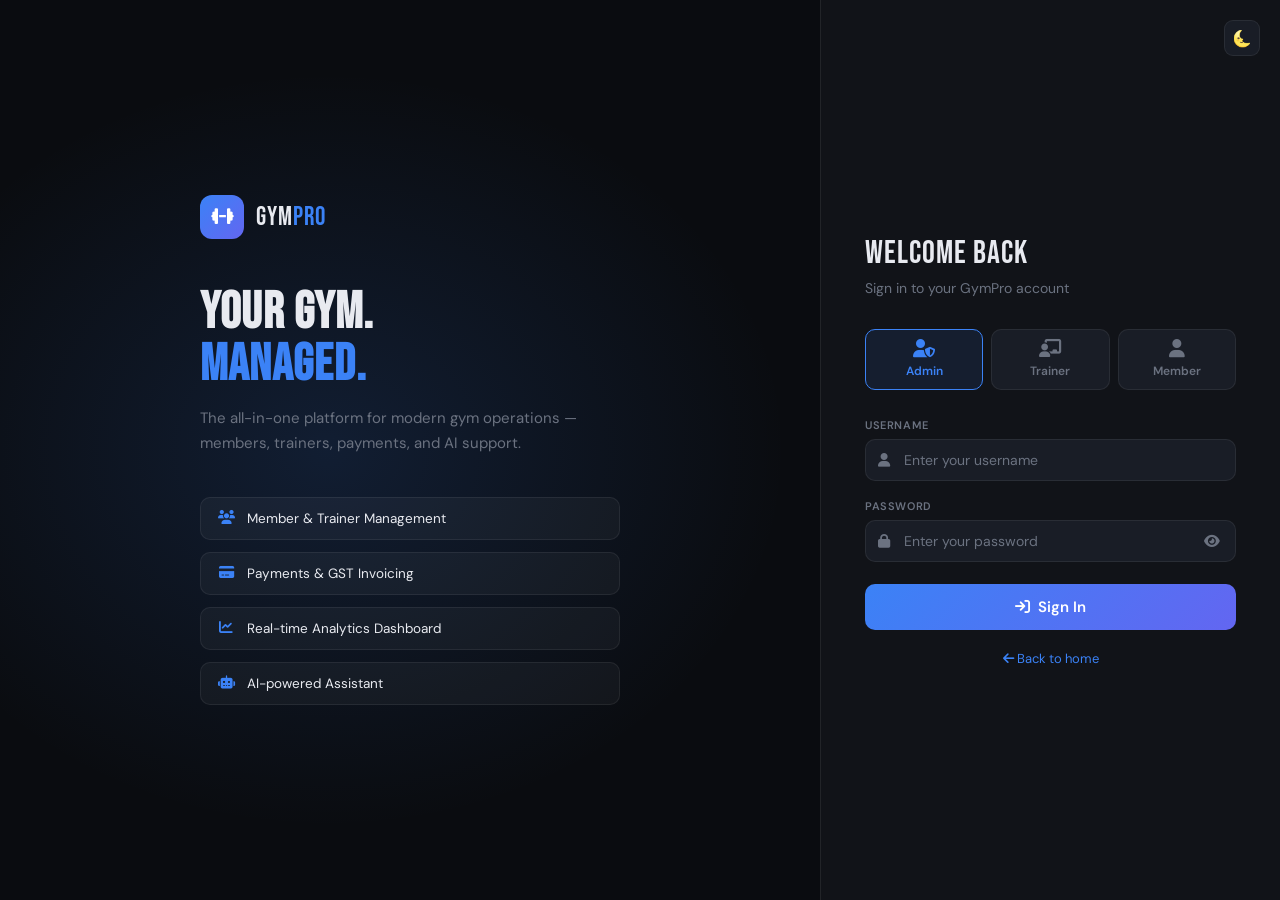
==== frontend/chatbot.html @ 2494a4b2 "Initial commit - ready for Render" ====
<!DOCTYPE html>
<html lang="en" data-theme="dark">
<head>
  <meta charset="UTF-8"><meta name="viewport" content="width=device-width, initial-scale=1.0">
  <title>GymPro — AI Assistant</title>
  <link rel="preconnect" href="https://fonts.googleapis.com">
  <link href="https://fonts.googleapis.com/css2?family=Bebas+Neue&family=DM+Sans:wght@300;400;500;600&family=DM+Mono:wght@400;500&display=swap" rel="stylesheet">
  <link rel="stylesheet" href="https://cdnjs.cloudflare.com/ajax/libs/font-awesome/6.4.0/css/all.min.css">
  <style>
    *,*::before,*::after{box-sizing:border-box;margin:0;padding:0}
    :root{--bg:#0a0c10;--surface:#111318;--surface2:#191d26;--border:rgba(255,255,255,0.07);--text:#e8eaf0;--muted:#6b7280;--accent:#3b82f6;--accent2:#6366f1;--green:#22c55e;--red:#ef4444;--yellow:#eab308;--radius:14px;--sidebar-w:240px;--font-body:'DM Sans',sans-serif;--font-head:'Bebas Neue',sans-serif;--font-mono:'DM Mono',monospace;}
    [data-theme="light"]{--bg:#f0f2f7;--surface:#fff;--surface2:#f8fafc;--border:rgba(0,0,0,0.08);--text:#1a1f2e;--muted:#94a3b8;}
    html,body{height:100%;}body{font-family:var(--font-body);background:var(--bg);color:var(--text);display:flex;overflow:hidden;}a{text-decoration:none;color:inherit;}
    ::-webkit-scrollbar{width:5px;}::-webkit-scrollbar-track{background:transparent;}::-webkit-scrollbar-thumb{background:var(--border);border-radius:99px;}
    .sidebar{width:var(--sidebar-w);min-height:100vh;background:var(--surface);border-right:1px solid var(--border);display:flex;flex-direction:column;padding:28px 0 24px;position:fixed;top:0;left:0;bottom:0;z-index:100;}
    .sidebar-logo{display:flex;align-items:center;gap:10px;padding:0 20px 28px;border-bottom:1px solid var(--border);}
    .logo-icon{width:38px;height:38px;background:linear-gradient(135deg,var(--accent),var(--accent2));border-radius:10px;display:grid;place-items:center;font-size:16px;color:#fff;flex-shrink:0;}
    .logo-text{font-family:var(--font-head);font-size:22px;letter-spacing:1px;}.logo-text span{color:var(--accent);}
    .sidebar-section{padding:20px 12px 8px;}.sidebar-label{font-size:10px;font-weight:600;letter-spacing:1.5px;text-transform:uppercase;color:var(--muted);padding:0 10px;margin-bottom:6px;}
    .sidebar a{display:flex;align-items:center;gap:12px;padding:11px 14px;border-radius:10px;color:var(--muted);font-size:14px;font-weight:500;transition:all .18s;position:relative;}
    .sidebar a:hover{background:var(--surface2);color:var(--text);}.sidebar a.active{background:rgba(59,130,246,.12);color:var(--accent);}
    .sidebar a.active::before{content:'';position:absolute;left:0;top:25%;bottom:25%;width:3px;background:var(--accent);border-radius:0 3px 3px 0;}
    .sidebar a i{width:18px;text-align:center;font-size:15px;}
    .sidebar-footer{margin-top:auto;padding:16px 16px 0;border-top:1px solid var(--border);}
    .user-card{display:flex;align-items:center;gap:10px;padding:12px;background:var(--surface2);border-radius:10px;}
    .user-avatar{width:36px;height:36px;background:linear-gradient(135deg,var(--accent),var(--accent2));border-radius:50%;display:grid;place-items:center;font-size:14px;color:#fff;font-weight:700;flex-shrink:0;}
    .user-name{font-size:13px;font-weight:600;}.user-role{font-size:11px;color:var(--muted);}
    .logout-btn{display:flex;align-items:center;gap:6px;background:none;border:none;color:var(--red);font-size:12px;font-weight:500;cursor:pointer;padding:8px 12px;border-radius:8px;width:100%;margin-top:6px;font-family:var(--font-body);}
    .logout-btn:hover{background:rgba(239,68,68,.1);}

    /* CHAT LAYOUT */
    .main{margin-left:var(--sidebar-w);flex:1;height:100vh;display:flex;flex-direction:column;overflow:hidden;}
    .chat-header{padding:20px 32px;border-bottom:1px solid var(--border);display:flex;align-items:center;justify-content:space-between;flex-shrink:0;background:var(--surface);}
    .chat-header-left{display:flex;align-items:center;gap:14px;}
    .bot-avatar{width:44px;height:44px;background:linear-gradient(135deg,var(--accent),var(--accent2));border-radius:12px;display:grid;place-items:center;font-size:18px;color:#fff;position:relative;}
    .bot-status{position:absolute;bottom:-2px;right:-2px;width:12px;height:12px;background:var(--green);border:2px solid var(--surface);border-radius:50%;}
    .chat-header-info h2{font-size:16px;font-weight:700;}
    .chat-header-info p{font-size:12.5px;color:var(--muted);}
    .header-actions{display:flex;gap:8px;}
    .icon-btn{width:36px;height:36px;background:var(--surface2);border:1px solid var(--border);border-radius:9px;display:grid;place-items:center;cursor:pointer;color:var(--muted);font-size:14px;transition:all .15s;}
    .icon-btn:hover{color:var(--text);border-color:var(--accent);}

    /* MESSAGES */
    .chat-messages{flex:1;overflow-y:auto;padding:24px 32px;display:flex;flex-direction:column;gap:16px;}
    .msg{display:flex;gap:12px;align-items:flex-end;animation:msgIn .25s ease both;}
    @keyframes msgIn{from{opacity:0;transform:translateY(8px)}to{opacity:1;transform:translateY(0)}}
    .msg.user{flex-direction:row-reverse;}
    .msg-avatar{width:32px;height:32px;border-radius:50%;display:grid;place-items:center;font-size:13px;font-weight:700;color:#fff;flex-shrink:0;}
    .msg.bot .msg-avatar{background:linear-gradient(135deg,var(--accent),var(--accent2));}
    .msg.user .msg-avatar{background:linear-gradient(135deg,var(--green),#16a34a);}
    .msg-bubble{max-width:72%;padding:12px 16px;border-radius:16px;font-size:14px;line-height:1.6;}
    .msg.bot .msg-bubble{background:var(--surface);border:1px solid var(--border);border-bottom-left-radius:4px;}
    .msg.user .msg-bubble{background:var(--accent);color:#fff;border-bottom-right-radius:4px;}
    .msg-time{font-size:11px;color:var(--muted);margin-top:4px;text-align:right;}
    .msg.bot .msg-time{text-align:left;}

    /* TYPING */
    .typing-indicator{display:flex;align-items:center;gap:4px;padding:14px 16px;}
    .typing-dot{width:7px;height:7px;background:var(--muted);border-radius:50%;animation:typingPulse 1.2s ease-in-out infinite;}
    .typing-dot:nth-child(2){animation-delay:.2s;}
    .typing-dot:nth-child(3){animation-delay:.4s;}
    @keyframes typingPulse{0%,80%,100%{transform:scale(1);opacity:.5;}40%{transform:scale(1.2);opacity:1;}}

    /* SUGGESTIONS */
    .suggestions{padding:0 32px 16px;display:flex;gap:8px;flex-wrap:wrap;flex-shrink:0;}
    .suggest-btn{padding:8px 14px;background:var(--surface);border:1px solid var(--border);border-radius:20px;color:var(--muted);font-size:12.5px;font-family:var(--font-body);cursor:pointer;transition:all .15s;display:flex;align-items:center;gap:6px;}
    .suggest-btn:hover{color:var(--text);border-color:var(--accent);background:rgba(59,130,246,.05);}
    .suggest-btn i{color:var(--accent);font-size:11px;}

    /* INPUT */
    .chat-input-area{padding:16px 32px 20px;border-top:1px solid var(--border);flex-shrink:0;background:var(--surface);}
    .input-wrap{display:flex;gap:10px;align-items:flex-end;background:var(--surface2);border:1px solid var(--border);border-radius:14px;padding:10px 14px;transition:border-color .15s;}
    .input-wrap:focus-within{border-color:var(--accent);}
    #chatInput{flex:1;background:none;border:none;outline:none;color:var(--text);font-size:14px;font-family:var(--font-body);resize:none;max-height:120px;line-height:1.5;}
    #chatInput::placeholder{color:var(--muted);}
    .send-btn{width:36px;height:36px;background:var(--accent);border:none;border-radius:9px;color:#fff;font-size:14px;cursor:pointer;display:grid;place-items:center;flex-shrink:0;transition:opacity .15s,transform .15s;}
    .send-btn:hover{opacity:.9;transform:scale(1.05);}
    .send-btn:disabled{opacity:.4;cursor:not-allowed;transform:none;}

    /* WELCOME */
    .welcome-screen{display:flex;flex-direction:column;align-items:center;justify-content:center;height:100%;gap:16px;text-align:center;padding:40px;}
    .welcome-icon{width:64px;height:64px;background:linear-gradient(135deg,var(--accent),var(--accent2));border-radius:18px;display:grid;place-items:center;font-size:26px;color:#fff;margin-bottom:8px;}
    .welcome-title{font-family:var(--font-head);font-size:32px;letter-spacing:1px;}
    .welcome-sub{color:var(--muted);font-size:14px;max-width:360px;line-height:1.6;}

    @media(max-width:860px){.sidebar{transform:translateX(-100%)}.main{margin-left:0;}.chat-messages{padding:16px;}.chat-input-area{padding:12px 16px 16px;}.suggestions{padding:0 16px 12px;}}
  </style>
</head>
<body>
  <aside class="sidebar">
    <div class="sidebar-logo"><div class="logo-icon"><i class="fas fa-dumbbell"></i></div><div class="logo-text">GYM<span>PRO</span></div></div>
    <div class="sidebar-section"><div class="sidebar-label">Main</div>
      <a href="dashboard.html"><i class="fas fa-chart-line"></i> Dashboard</a>
      <a href="members.html" data-role="admin,trainer"><i class="fas fa-users"></i> Members</a>
      <a href="trainers.html" data-role="admin,trainer"><i class="fas fa-person"></i> Trainers</a>
    </div>
    <div class="sidebar-section"><div class="sidebar-label">Finance</div>
      <a href="payments.html" data-role="admin,trainer"><i class="fas fa-credit-card"></i> Payments</a>
    </div>
    <div class="sidebar-section"><div class="sidebar-label">Tools</div>
      <a href="workouts.html"><i class="fas fa-fire"></i> Workouts</a>
      <a href="chatbot.html" class="active"><i class="fas fa-robot"></i> AI Assistant</a>
    </div>
    <div class="sidebar-footer">
      <div class="user-card"><div class="user-avatar" id="userInitial">A</div><div><div class="user-name" id="sidebarUser">Admin</div><div class="user-role" id="sidebarRole">Administrator</div></div></div>
      <button class="logout-btn" onclick="doLogout()"><i class="fas fa-arrow-right-from-bracket"></i> Log out</button>
    </div>
  </aside>

  <div class="main">
    <!-- Chat Header -->
    <div class="chat-header">
      <div class="chat-header-left">
        <div class="bot-avatar"><i class="fas fa-robot"></i><div class="bot-status"></div></div>
        <div class="chat-header-info"><h2>GymPro AI Assistant</h2><p>Always ready to help — ask me anything</p></div>
      </div>
      <div class="header-actions">
        <div class="icon-btn" onclick="clearChat()" title="Clear chat"><i class="fas fa-trash-can"></i></div>
        <div class="icon-btn" onclick="toggleTheme()" id="themeBtn">🌜</div>
      </div>
    </div>

    <!-- Messages -->
    <div class="chat-messages" id="chatMessages">
      <div class="welcome-screen" id="welcomeScreen">
        <div class="welcome-icon"><i class="fas fa-robot"></i></div>
        <div class="welcome-title">GymPro AI</div>
        <div class="welcome-sub">Your intelligent gym management assistant. Ask about members, revenue, workouts, schedules, or anything else.</div>
      </div>
    </div>

    <!-- Suggestions -->
    <div class="suggestions" id="suggestions">
      <button class="suggest-btn" onclick="sendSuggestion(this)"><i class="fas fa-users"></i> How many active members?</button>
      <button class="suggest-btn" onclick="sendSuggestion(this)"><i class="fas fa-indian-rupee-sign"></i> Monthly revenue</button>
      <button class="suggest-btn" onclick="sendSuggestion(this)"><i class="fas fa-dumbbell"></i> Best workout for beginners</button>
      <button class="suggest-btn" onclick="sendSuggestion(this)"><i class="fas fa-triangle-exclamation"></i> Pending payments</button>
    </div>

    <!-- Input -->
    <div class="chat-input-area">
      <div class="input-wrap">
        <textarea id="chatInput" placeholder="Ask me anything about your gym…" rows="1" oninput="autoResize(this)"></textarea>
        <button class="send-btn" id="sendBtn" onclick="sendMessage()"><i class="fas fa-paper-plane"></i></button>
      </div>
    </div>
  </div>

  <script>
    const API = 'http://127.0.0.1:5000';
    let isTyping = false;
    let userInitials = 'U';

    function getUser(){ try{return JSON.parse(localStorage.getItem('gymUser'))||JSON.parse(localStorage.getItem('currentUser'));}catch{return null;} }
    function apiFetch(path, opts) {
      opts = opts || {};
      const user = getUser();
      const headers = Object.assign({}, opts.headers || {});
      if (!headers['Content-Type'] && opts.body) headers['Content-Type'] = 'application/json';
      if (user) headers['X-User'] = JSON.stringify(user);
      return fetch(API + path, { credentials: 'include', method: opts.method || 'GET', body: opts.body, headers });
    }

    function autoResize(el){el.style.height='auto';el.style.height=Math.min(el.scrollHeight,120)+'px';}

    function timeNow(){return new Date().toLocaleTimeString('en-IN',{hour:'2-digit',minute:'2-digit'});}

    function hideWelcome(){
      const ws=document.getElementById('welcomeScreen');
      if(ws)ws.style.display='none';
    }

    function appendMessage(text,sender='bot'){
      hideWelcome();
      const container=document.getElementById('chatMessages');
      const msg=document.createElement('div');
      msg.className=`msg ${sender}`;
      const initials=sender==='bot'?'AI':userInitials;
      msg.innerHTML=`
        <div class="msg-avatar">${initials}</div>
        <div>
          <div class="msg-bubble">${text}</div>
          <div class="msg-time">${timeNow()}</div>
        </div>`;
      container.appendChild(msg);
      container.scrollTop=container.scrollHeight;
      return msg;
    }

    function showTyping(){
      hideWelcome();
      const container=document.getElementById('chatMessages');
      const el=document.createElement('div');
      el.className='msg bot';el.id='typingIndicator';
      el.innerHTML=`<div class="msg-avatar">AI</div><div class="msg-bubble"><div class="typing-indicator"><div class="typing-dot"></div><div class="typing-dot"></div><div class="typing-dot"></div></div></div>`;
      container.appendChild(el);
      container.scrollTop=container.scrollHeight;
    }
    function removeTyping(){const el=document.getElementById('typingIndicator');if(el)el.remove();}

    function sendSuggestion(btn){
      document.getElementById('chatInput').value=btn.textContent.trim();
      sendMessage();
    }

    async function sendMessage(){
      const input=document.getElementById('chatInput');
      const text=input.value.trim();
      if(!text||isTyping)return;
      input.value='';input.style.height='auto';
      appendMessage(text,'user');
      document.getElementById('suggestions').style.display='none';
      isTyping=true;
      document.getElementById('sendBtn').disabled=true;
      showTyping();

      try{
        // Try backend chat endpoint
        const res=await apiFetch('/chat',{
          method:'POST',
          body:JSON.stringify({message:text})
        });
        removeTyping();
        if(res.ok){
          const data=await res.json();
          const reply=data.reply||data.message||data.response||'I received your message.';
          appendMessage(reply,'bot');
        } else {
          // Fallback: smart local responses
          const reply=localReply(text);
          appendMessage(reply,'bot');
        }
      } catch {
        removeTyping();
        const reply=localReply(text);
        appendMessage(reply,'bot');
      }

      isTyping=false;
      document.getElementById('sendBtn').disabled=false;
    }

    function localReply(text){
      const t=text.toLowerCase();
      if(t.includes('member')&&(t.includes('how many')||t.includes('count')||t.includes('total')))
        return 'To check your total members, head over to the <a href="members.html" style="color:var(--accent);">Members page</a>. You can also see the count on the Dashboard.';
      if(t.includes('revenue')||t.includes('income')||t.includes('money'))
        return 'Monthly revenue is displayed on your <a href="dashboard.html" style="color:var(--accent);">Dashboard</a> and in detail on the <a href="payments.html" style="color:var(--accent);">Payments page</a>.';
      if(t.includes('workout')||t.includes('exercise')||t.includes('fitness'))
        return 'Browse all workout plans on the <a href="workouts.html" style="color:var(--accent);">Workouts page</a>. You can filter by difficulty — Beginner, Intermediate, or Advanced.';
      if(t.includes('trainer'))
        return 'You can view and manage all trainers on the <a href="trainers.html" style="color:var(--accent);">Trainers page</a>.';
      if(t.includes('payment')||t.includes('due')||t.includes('pending'))
        return 'Check pending and due payments on the <a href="payments.html" style="color:var(--accent);">Payments page</a>. You can also mark payments as paid there.';
      if(t.includes('dashboard'))
        return 'Your <a href="dashboard.html" style="color:var(--accent);">Dashboard</a> shows an overview of members, trainers, revenue, and due payments in real time.';
      if(t.includes('hello')||t.includes('hi')||t.includes('hey'))
        return `Hello! 👋 I'm the GymPro AI assistant. Ask me anything about your gym — members, payments, workouts, or trainers.`;
      if(t.includes('help'))
        return 'I can help you with: member management, payment tracking, workout plans, trainer schedules, and dashboard insights. What do you need?';
      return `I can help with questions about members, payments, workouts, and trainers. Try asking "How many members do we have?" or "Show pending payments".`;
    }

    function clearChat(){
      const container=document.getElementById('chatMessages');
      container.innerHTML=`<div class="welcome-screen" id="welcomeScreen">
        <div class="welcome-icon"><i class="fas fa-robot"></i></div>
        <div class="welcome-title">GymPro AI</div>
        <div class="welcome-sub">Your intelligent gym management assistant. Ask about members, revenue, workouts, schedules, or anything else.</div>
      </div>`;
      document.getElementById('suggestions').style.display='flex';
    }

    function doLogout(){apiFetch('/logout',{method:'POST'}).catch(()=>{}).finally(()=>{localStorage.removeItem('gymUser');localStorage.removeItem('currentUser');window.location.href='login.html';});}
    function toggleTheme(){const html=document.documentElement;const isDark=html.getAttribute('data-theme')==='dark';html.setAttribute('data-theme',isDark?'light':'dark');document.getElementById('themeBtn').textContent=isDark?'🌞':'🌜';localStorage.setItem('gymTheme',isDark?'light':'dark');}

    document.getElementById('chatInput').addEventListener('keydown',e=>{
      if(e.key==='Enter'&&!e.shiftKey){e.preventDefault();sendMessage();}
    });

    document.addEventListener('DOMContentLoaded',()=>{
      const theme=localStorage.getItem('gymTheme')||'dark';
      document.documentElement.setAttribute('data-theme',theme);
      document.getElementById('themeBtn').textContent=theme==='dark'?'🌜':'🌞';
      const user=getUser();
      if(!user){window.location.href='login.html';return;}
      const name=user.username||user.name||'User';
      userInitials=name[0].toUpperCase();
      document.getElementById('sidebarUser').textContent=name;
      document.getElementById('userInitial').textContent=userInitials;
      document.getElementById('sidebarRole').textContent=(user.role||'user').charAt(0).toUpperCase()+(user.role||'user').slice(1);
      document.querySelectorAll('[data-role]').forEach(el=>{if(!el.getAttribute('data-role').includes(user.role))el.style.display='none';});
    });
  </script>
</body>
</html>
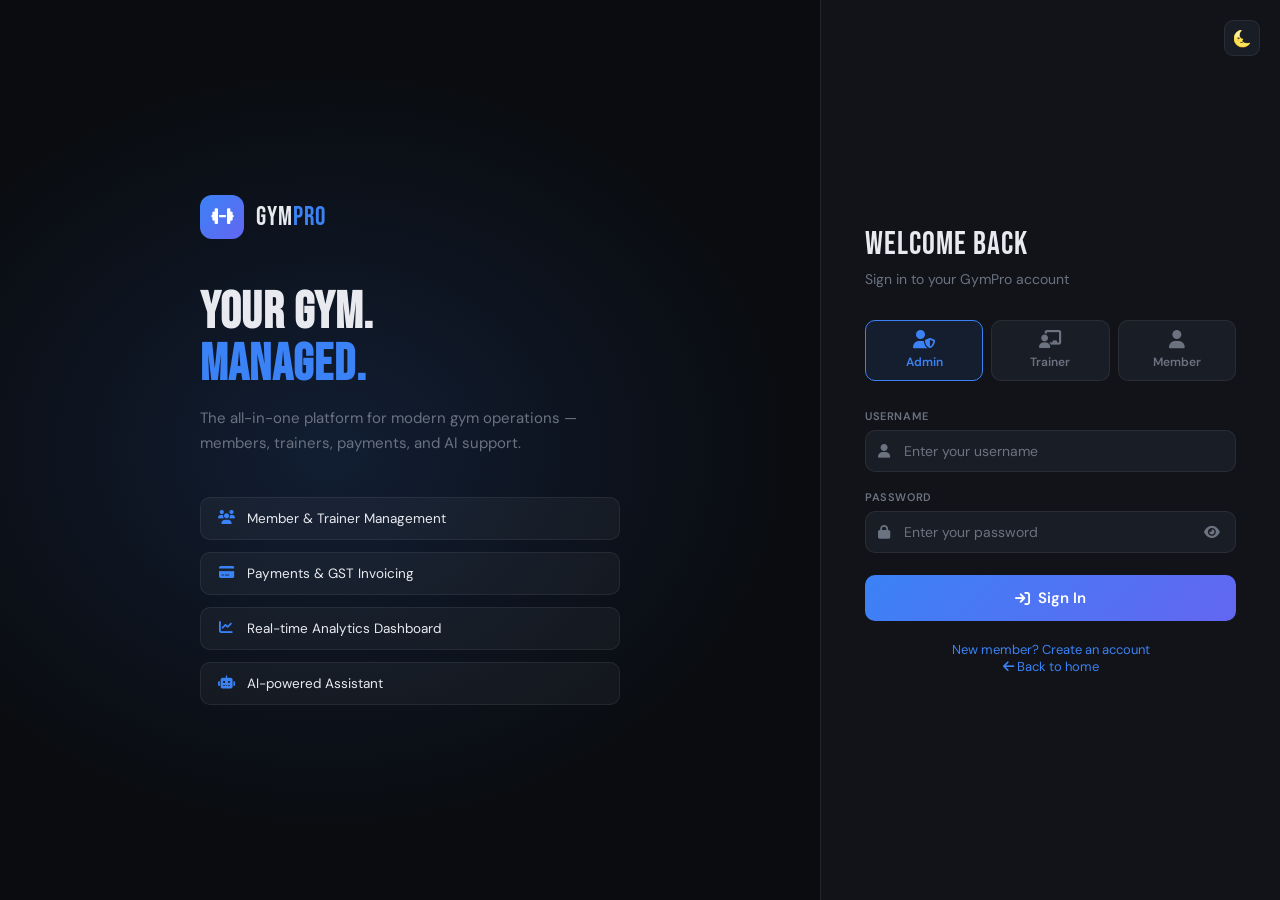
==== commit cf415585: "Update gym management system" ====
--- a/frontend/chatbot.html
+++ b/frontend/chatbot.html
@@ -146,8 +146,9 @@
     </div>
   </div>
 
+  <script src="js/config.js"></script>
   <script>
-    const API = 'http://127.0.0.1:5000';
+    const API = window.GYM_API_BASE_URL;
     let isTyping = false;
     let userInitials = 'U';
 
